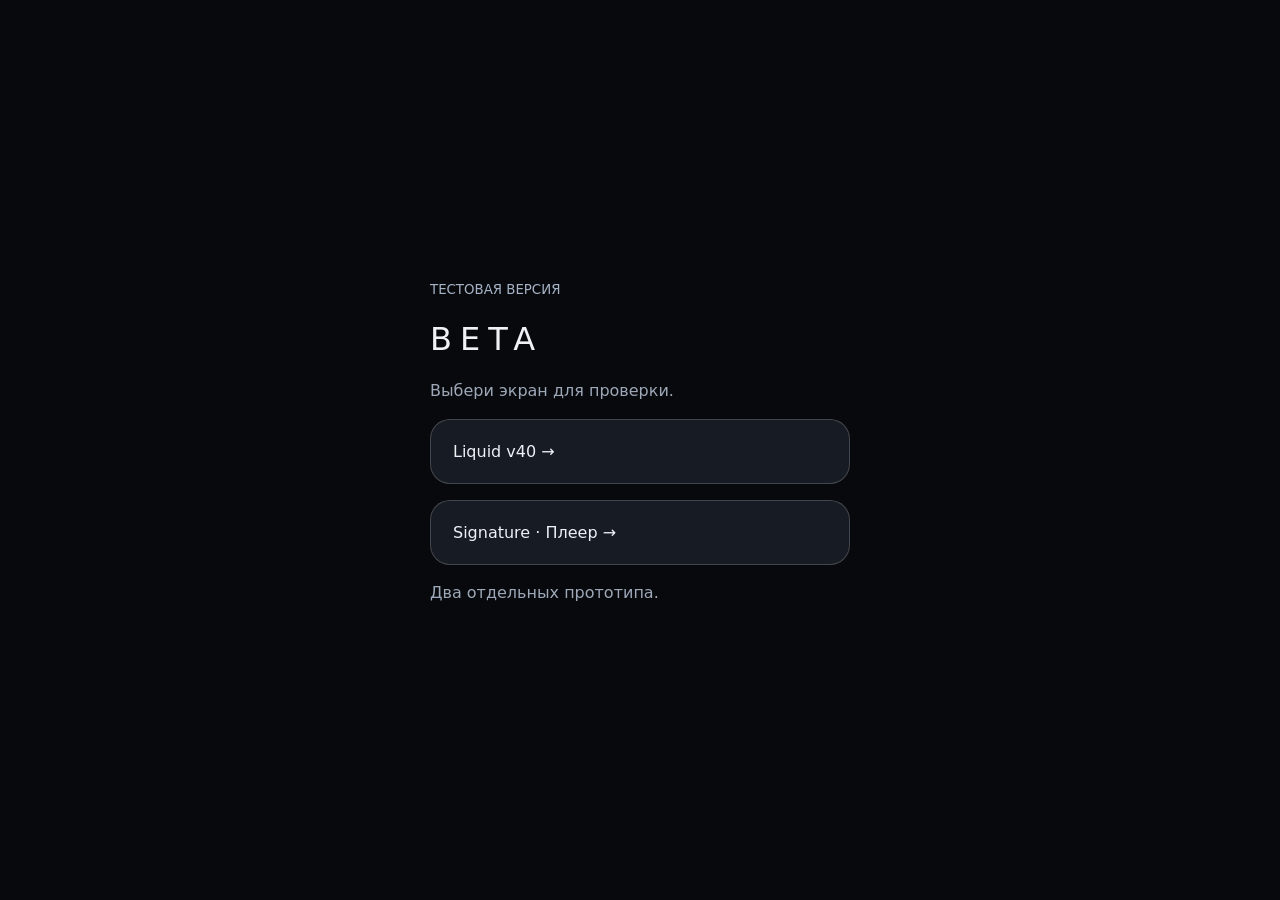
==== app/index.html @ f9c8593a "Add BETA preview entry page" ====
<!doctype html>
<html lang="ru"><head><meta charset="utf-8"><meta name="viewport" content="width=device-width,initial-scale=1"><meta name="robots" content="noindex,nofollow"><title>BETA Preview</title><style>
body{background:#08090c;color:#eef1f6;font:16px system-ui;margin:0;min-height:100vh;display:grid;place-items:center}main{width:min(85vw,420px)}h1{letter-spacing:.25em;font-weight:400}p{color:#9da8b8;line-height:1.5}a{display:block;color:inherit;border:1px solid #ffffff30;border-radius:20px;background:#171b23;padding:22px;margin:16px 0;text-decoration:none}small{color:#a5b3c6}
</style></head><body><main><small>ТЕСТОВАЯ ВЕРСИЯ</small><h1>BETA</h1><p>Выбери экран для проверки.</p><a href="liquid.html">Liquid v40 →</a><a href="player.html">Signature · Плеер →</a><p>Два отдельных прототипа.</p></main></body></html>
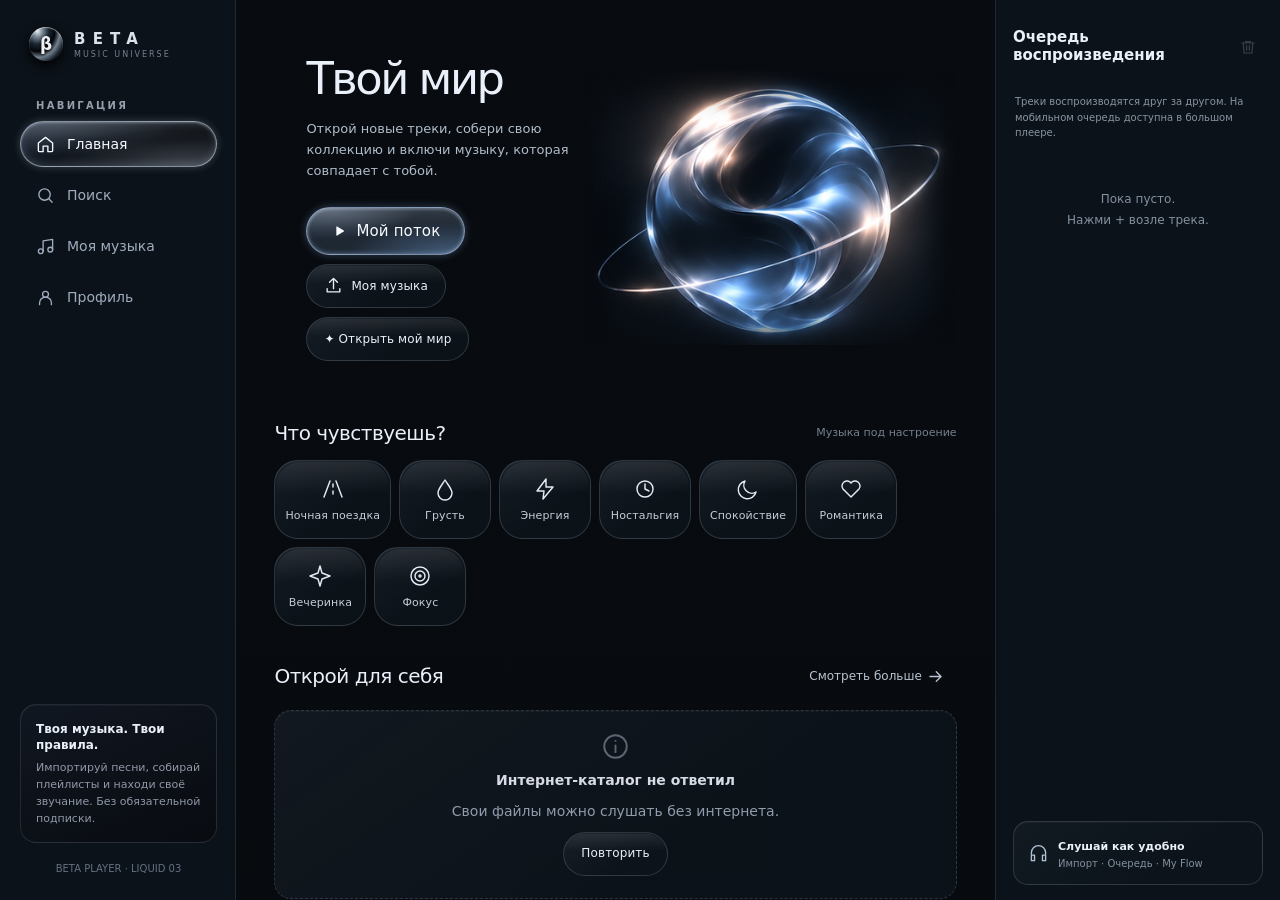
==== commit c50e5b68: "Integration: single Beta entry with Identity Player and Liquid world" ====
--- a/app/index.html
+++ b/app/index.html
@@ -1,4 +1,41 @@
 <!doctype html>
-<html lang="ru"><head><meta charset="utf-8"><meta name="viewport" content="width=device-width,initial-scale=1"><meta name="robots" content="noindex,nofollow"><title>BETA Preview</title><style>
-body{background:#08090c;color:#eef1f6;font:16px system-ui;margin:0;min-height:100vh;display:grid;place-items:center}main{width:min(85vw,420px)}h1{letter-spacing:.25em;font-weight:400}p{color:#9da8b8;line-height:1.5}a{display:block;color:inherit;border:1px solid #ffffff30;border-radius:20px;background:#171b23;padding:22px;margin:16px 0;text-decoration:none}small{color:#a5b3c6}
-</style></head><body><main><small>ТЕСТОВАЯ ВЕРСИЯ</small><h1>BETA</h1><p>Выбери экран для проверки.</p><a href="liquid.html">Liquid v40 →</a><a href="player.html">Signature · Плеер →</a><p>Два отдельных прототипа.</p></main></body></html>
+<html lang="ru"><head><meta charset="utf-8"><meta name="viewport" content="width=device-width,initial-scale=1,viewport-fit=cover"><meta name="theme-color" content="#030405"><title>BETA · объединённый тестовый билд</title>
+<style>
+*{box-sizing:border-box}html,body{margin:0;width:100%;height:100%;overflow:hidden;background:#030405;color:#edf2f8;font-family:system-ui,-apple-system,Segoe UI,sans-serif}
+#player-frame,#liquid-frame{position:fixed;inset:0;width:100%;height:100%;border:0;background:#030405}
+#liquid-frame[hidden],#player-frame[hidden],#back[hidden]{display:none!important}
+#back{position:fixed;top:calc(10px + env(safe-area-inset-top,0px));left:12px;z-index:20;display:flex;align-items:center;gap:8px;min-height:39px;border:1px solid #6b81968c;border-radius:999px;background:#111923ea;box-shadow:0 10px 24px #000a,inset 0 1px 0 #ffffff17;color:#edf3f7;padding:8px 14px;backdrop-filter:blur(20px);font:600 12px system-ui;cursor:pointer}
+#back span{font-size:23px;line-height:14px;margin-top:-3px}
+</style></head>
+<body>
+<iframe id="player-frame" src="../docs/index.html" title="BETA · плеер, профиль и персонализация" allow="autoplay; fullscreen"></iframe>
+<iframe id="liquid-frame" title="BETA · три 3D-ядра Liquid" hidden allow="autoplay; fullscreen"></iframe>
+<button id="back" type="button" hidden aria-label="Вернуться на главный экран"><span aria-hidden="true">‹</span> На главную</button>
+<script>
+(function(){
+ 'use strict';
+ const player=document.getElementById('player-frame'),liquid=document.getElementById('liquid-frame'),back=document.getElementById('back');
+ function showLiquid(){player.hidden=true;liquid.hidden=false;back.hidden=false;if(!liquid.getAttribute('src'))liquid.src='liquid.html';}
+ function showPlayer(){liquid.hidden=true;liquid.removeAttribute('src');back.hidden=true;player.hidden=false;
+  try{const doc=player.contentDocument;const home=doc.querySelector('#bottomnav [data-action="nav"][data-view="home"]')||doc.querySelector('.nav [data-action="nav"][data-view="home"]');if(home)home.click();}catch(e){console.warn('BETA navigation',e)}
+ }
+ back.addEventListener('click',showPlayer);
+ function addWorldEntry(){
+  try{
+   const doc=player.contentDocument;if(!doc)return;
+   const box=doc.querySelector('.hero .hero-buttons');if(!box||box.querySelector('[data-beta-open-world]'))return;
+   const button=doc.createElement('button');button.type='button';button.className='secondary';button.dataset.betaOpenWorld='1';button.textContent='✦ Открыть мой мир';button.setAttribute('aria-label','Открыть три 3D-ядра Liquid');
+   box.append(button);
+  }catch(e){console.warn('BETA world entry',e)}
+ }
+ player.addEventListener('load',()=>{
+  try{
+   const doc=player.contentDocument;
+   doc.addEventListener('click',event=>{const el=event.target;if(el&&el.closest&&el.closest('[data-beta-open-world]')){event.preventDefault();event.stopPropagation();event.stopImmediatePropagation();showLiquid();}},true);
+   new MutationObserver(addWorldEntry).observe(doc.getElementById('main')||doc.body,{subtree:true,childList:true});
+   addWorldEntry();
+  }catch(e){console.error('BETA integration',e)}
+ });
+ window.__betaIntegration=()=>({screen:liquid.hidden?'player':'liquid',playerReady:!!player.contentWindow?.__betaPlayerDebug,liquidReady:!!liquid.contentWindow?.__betaV40,selected:!!localStorage.getItem('beta.liquid.selection.v1')});
+})();
+</script></body></html>
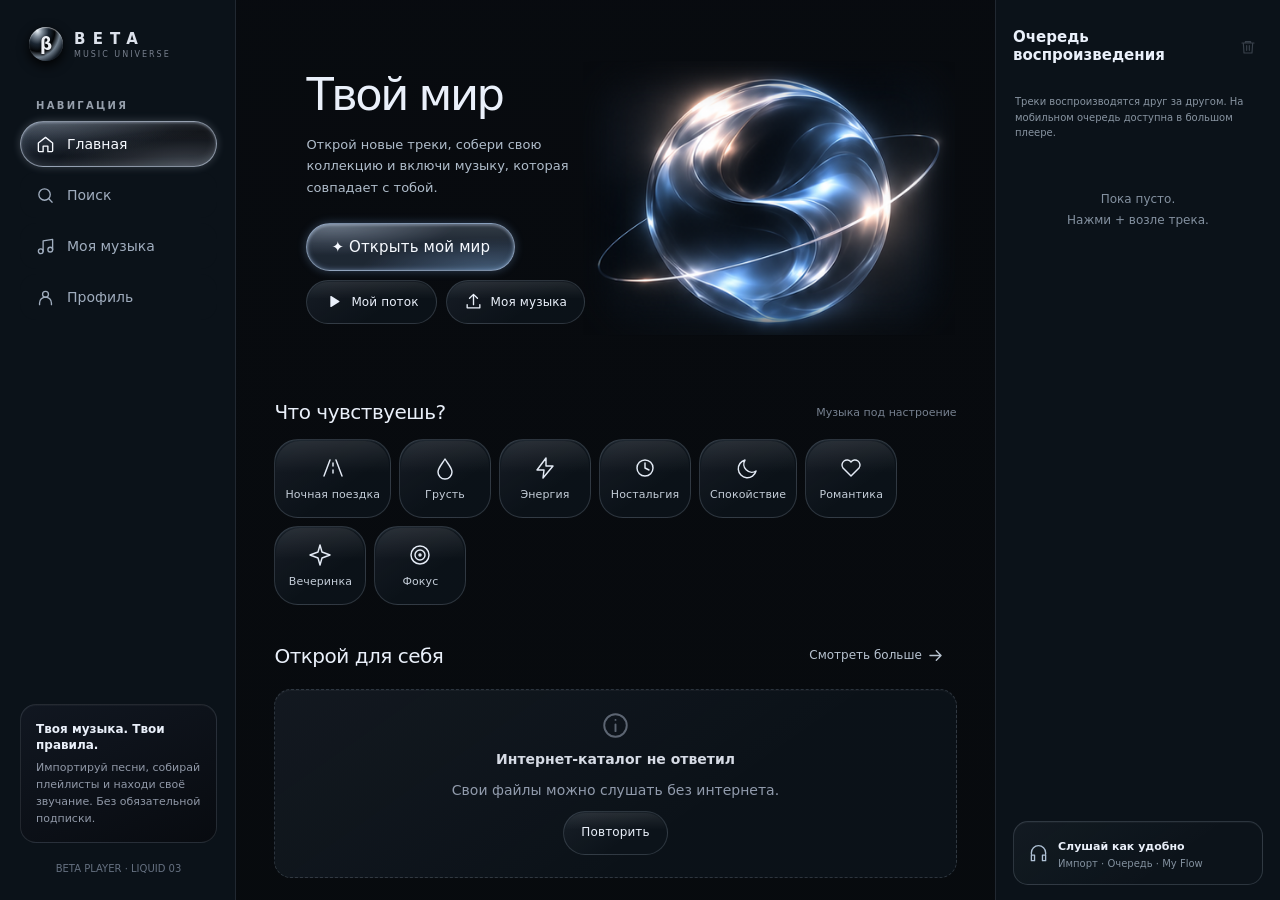
==== commit 750d3e76: "Integration: use native Home world button; remove fragile DOM injection" ====
--- a/app/index.html
+++ b/app/index.html
@@ -20,20 +20,14 @@
   try{const doc=player.contentDocument;const home=doc.querySelector('#bottomnav [data-action="nav"][data-view="home"]')||doc.querySelector('.nav [data-action="nav"][data-view="home"]');if(home)home.click();}catch(e){console.warn('BETA navigation',e)}
  }
  back.addEventListener('click',showPlayer);
- function addWorldEntry(){
-  try{
-   const doc=player.contentDocument;if(!doc)return;
-   const box=doc.querySelector('.hero .hero-buttons');if(!box||box.querySelector('[data-beta-open-world]'))return;
-   const button=doc.createElement('button');button.type='button';button.className='secondary';button.dataset.betaOpenWorld='1';button.textContent='✦ Открыть мой мир';button.setAttribute('aria-label','Открыть три 3D-ядра Liquid');
-   box.append(button);
-  }catch(e){console.warn('BETA world entry',e)}
- }
  player.addEventListener('load',()=>{
   try{
    const doc=player.contentDocument;
-   doc.addEventListener('click',event=>{const el=event.target;if(el&&el.closest&&el.closest('[data-beta-open-world]')){event.preventDefault();event.stopPropagation();event.stopImmediatePropagation();showLiquid();}},true);
-   new MutationObserver(addWorldEntry).observe(doc.getElementById('main')||doc.body,{subtree:true,childList:true});
-   addWorldEntry();
+   doc.addEventListener('click',event=>{const el=event.target;
+    if(el&&el.closest&&el.closest('[data-action="beta-open-world"]')){
+     event.preventDefault();event.stopPropagation();event.stopImmediatePropagation();showLiquid();
+    }
+   },true);
   }catch(e){console.error('BETA integration',e)}
  });
  window.__betaIntegration=()=>({screen:liquid.hidden?'player':'liquid',playerReady:!!player.contentWindow?.__betaPlayerDebug,liquidReady:!!liquid.contentWindow?.__betaV40,selected:!!localStorage.getItem('beta.liquid.selection.v1')});
